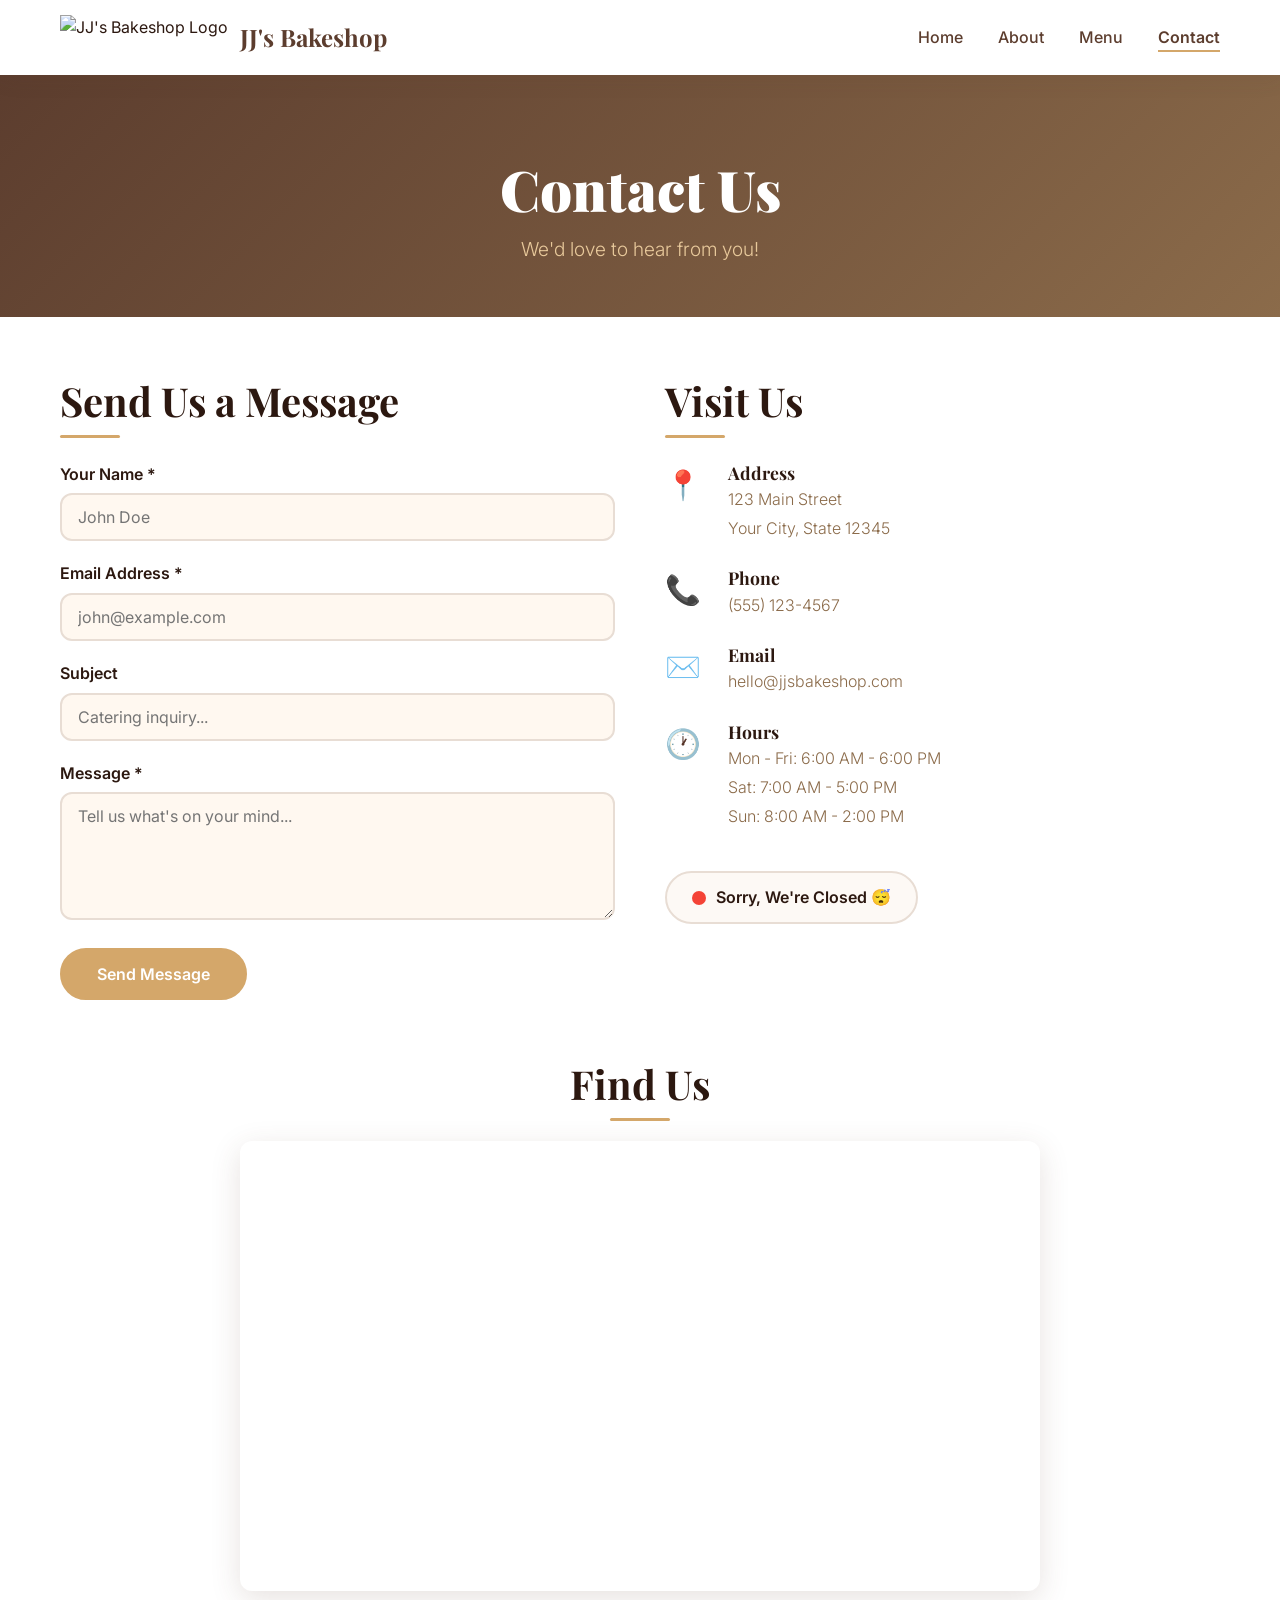
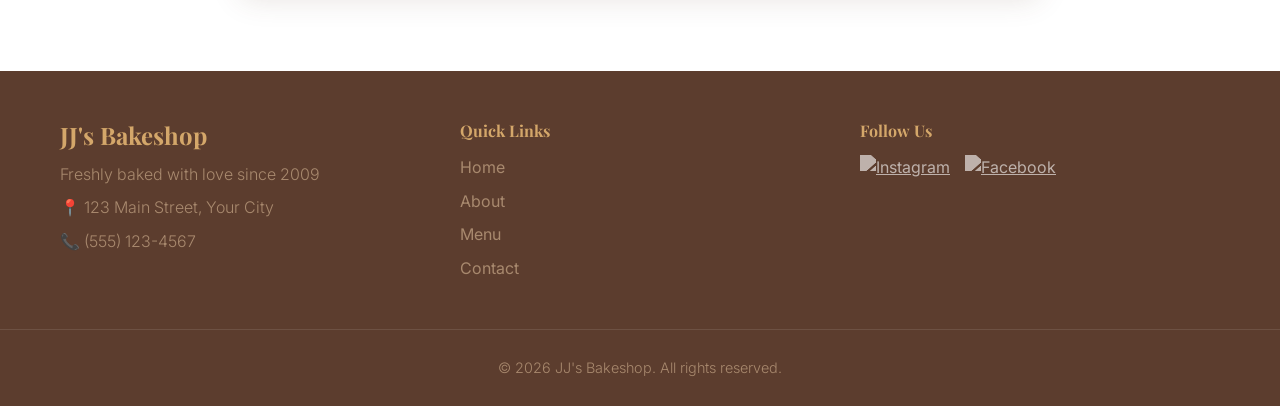
==== contact.html @ 1d205777 "first commit" ====
<!DOCTYPE html>
<html lang="en">
<head>
    <meta charset="UTF-8">
    <meta name="viewport" content="width=device-width, initial-scale=1.0">
    <meta name="description" content="Get in touch with JJ's Bakeshop. Visit us, call us, or send us a message.">
    <title>JJ's Bakeshop | Contact</title>
    <link rel="stylesheet" href="css/style.css">
    <link rel="icon" href="assets/images/icons/favicon.ico" type="image/x-icon">
</head>
<body>
    
    <!-- ===== HEADER / NAVIGATION ===== -->
    <header>
        <nav>
            <div class="logo">
                <img src="assets/images/icons/logo.png" alt="JJ's Bakeshop Logo">
                <span>JJ's Bakeshop</span>
            </div>
            <ul class="nav-links">
                <li><a href="index.html">Home</a></li>
                <li><a href="about.html">About</a></li>
                <li><a href="menu.html">Menu</a></li>
                <li><a href="contact.html" class="active">Contact</a></li>
            </ul>
            <button class="menu-toggle" aria-label="Toggle navigation menu">☰</button>
        </nav>
    </header>
    
    <!-- ===== MAIN CONTENT ===== -->
    <main>
        
        <!-- ===== PAGE HEADER ===== -->
        <section class="page-header">
            <div class="container">
                <h1>Contact Us</h1>
                <p>We'd love to hear from you!</p>
            </div>
        </section>
        
        <!-- ===== CONTENT WRAPPER ===== -->
        <section id="contact-content">
            <div class="container">
                <div class="contact-wrapper">
                    
                    <!-- ===== CONTACT FORM ===== -->
                    <div class="contact-form">
                        <h2>Send Us a Message</h2>
                        <form id="contactForm">
                            <div class="form-group">
                                <label for="name">Your Name *</label>
                                <input type="text" id="name" name="name" placeholder="John Doe" required>
                            </div>
                            
                            <div class="form-group">
                                <label for="email">Email Address *</label>
                                <input type="email" id="email" name="email" placeholder="john@example.com" required>
                            </div>
                            
                            <div class="form-group">
                                <label for="subject">Subject</label>
                                <input type="text" id="subject" name="subject" placeholder="Catering inquiry...">
                            </div>
                            
                            <div class="form-group">
                                <label for="message">Message *</label>
                                <textarea id="message" name="message" rows="5" placeholder="Tell us what's on your mind..." required></textarea>
                            </div>
                            
                            <button type="submit" class="btn btn-primary">Send Message</button>
                        </form>
                    </div>
                    
                    <!-- ===== CONTACT INFO ===== -->
                    <div class="contact-info">
                        <h2>Visit Us</h2>
                        
                        <div class="info-item">
                            <div class="info-icon">📍</div>
                            <div>
                                <h3>Address</h3>
                                <p>123 Main Street<br>Your City, State 12345</p>
                            </div>
                        </div>
                        
                        <div class="info-item">
                            <div class="info-icon">📞</div>
                            <div>
                                <h3>Phone</h3>
                                <p>(555) 123-4567</p>
                            </div>
                        </div>
                        
                        <div class="info-item">
                            <div class="info-icon">✉️</div>
                            <div>
                                <h3>Email</h3>
                                <p>hello@jjsbakeshop.com</p>
                            </div>
                        </div>
                        
                        <div class="info-item">
                            <div class="info-icon">🕐</div>
                            <div>
                                <h3>Hours</h3>
                                <p>Mon - Fri: 6:00 AM - 6:00 PM</p>
                                <p>Sat: 7:00 AM - 5:00 PM</p>
                                <p>Sun: 8:00 AM - 2:00 PM</p>
                            </div>
                        </div>
                        
                        <!-- ===== OPEN STATUS BADGE (Engaging Element) ===== -->
                        <div class="open-status" id="openStatus">
                            <span class="status-dot open"></span>
                            <span class="status-text">We're Open!</span>
                        </div>
                    </div>
                    
                </div>
                
                <!-- ===== MAP ===== -->
                <!-- ===== MAP ===== -->
                <div class="map-container">
                    <h2>Find Us</h2>
                    <div class="map-wrapper">
                        <iframe 
                            src="https://www.google.com/maps/embed?pb=!1m17!1m12!1m3!1d989.8842842386441!2d125.5601162696216!3d7.063542330485169!2m3!1f0!2f0!3f0!3m2!1i1024!2i768!4f13.1!3m2!1m1!2zN8KwMDMnNDguOCJOIDEyNcKwMzMnMzguNyJF!5e0!3m2!1sen!2sph!4v1785678708094!5m2!1sen!2sph" 
                            width="100%" 
                            height="450" 
                            style="border:0; border-radius: 8px;" 
                            allowfullscreen="" 
                            loading="lazy" 
                            referrerpolicy="strict-origin-when-cross-origin">
                        </iframe>
                    </div>
                </div>            </div>
        </section>
        
    </main>
    
    <!-- ===== FOOTER ===== -->
    <footer>
        <div class="footer-content">
            <div class="footer-info">
                <h3>JJ's Bakeshop</h3>
                <p>Freshly baked with love since 2009</p>
                <p>📍 123 Main Street, Your City</p>
                <p>📞 (555) 123-4567</p>
            </div>
            <div class="footer-links">
                <h4>Quick Links</h4>
                <ul>
                    <li><a href="index.html">Home</a></li>
                    <li><a href="about.html">About</a></li>
                    <li><a href="menu.html">Menu</a></li>
                    <li><a href="contact.html">Contact</a></li>
                </ul>
            </div>
            <div class="footer-social">
                <h4>Follow Us</h4>
                <div class="social-icons">
                    <a href="#" aria-label="Instagram">
                        <img src="assets/images/icons/instagram.svg" alt="Instagram">
                    </a>
                    <a href="#" aria-label="Facebook">
                        <img src="assets/images/icons/facebook.svg" alt="Facebook">
                    </a>
                </div>
            </div>
        </div>
        <div class="footer-bottom">
            <p>&copy; 2026 JJ's Bakeshop. All rights reserved.</p>
        </div>
    </footer>
    
    <script src="js/script.js"></script>
</body>
</html>
---- css/style.css ----
/* ========================================
   JJ's BAKESHOP - MAIN STYLESHEET
   Theme: Warm Bakery
   Colors: Cream, Warm Brown, Gold, White
   ======================================== */

/* ===== IMPORT FONTS ===== */
@import url('https://fonts.googleapis.com/css2?family=Playfair+Display:wght@400;700;900&family=Inter:wght@300;400;500;600;700&display=swap');

/* ===== CSS VARIABLES (Root Colors) ===== */
:root {
    /* Primary Colors */
    --cream: #FFF8F0;
    --warm-brown: #8B6B4A;
    --dark-brown: #5C3D2E;
    --gold: #D4A76A;
    --white: #FFFFFF;
    --off-white: #FDF9F5;
    
    /* Accent Colors */
    --gold-light: #E8C99B;
    --brown-light: #A8896E;
    --brown-dark: #3D261A;
    
    /* Text Colors */
    --text-dark: #2C1810;
    --text-medium: #5C3D2E;
    --text-light: #8B6B4A;
    
    /* Shadows */
    --shadow-soft: 0 4px 20px rgba(92, 61, 46, 0.1);
    --shadow-medium: 0 8px 30px rgba(92, 61, 46, 0.15);
    --shadow-hover: 0 12px 40px rgba(92, 61, 46, 0.2);
    
    /* Borders */
    --border-radius: 12px;
    --border-radius-lg: 20px;
    --border-radius-xl: 30px;
    
    /* Transitions */
    --transition-smooth: all 0.3s cubic-bezier(0.4, 0, 0.2, 1);
    --transition-bounce: all 0.5s cubic-bezier(0.34, 1.56, 0.64, 1);
    
    /* Typography */
    --font-heading: 'Playfair Display', serif;
    --font-body: 'Inter', sans-serif;
}

/* ===== RESET & BASE ===== */
* {
    margin: 0;
    padding: 0;
    box-sizing: border-box;
}

html {
    scroll-behavior: smooth;
}

body {
    font-family: var(--font-body);
    color: var(--text-dark);
    background-color: var(--cream);
    line-height: 1.6;
    overflow-x: hidden;
}

/* ===== CONTAINER ===== */
.container {
    max-width: 1200px;
    margin: 0 auto;
    padding: 0 20px;
}

/* ===== TYPOGRAPHY ===== */
h1, h2, h3, h4, h5, h6 {
    font-family: var(--font-heading);
    color: var(--text-dark);
    line-height: 1.2;
}

h1 {
    font-size: 3.5rem;
    font-weight: 900;
}

h2 {
    font-size: 2.5rem;
    font-weight: 700;
    margin-bottom: 1.5rem;
    text-align: center;
}

h2::after {
    content: '';
    display: block;
    width: 60px;
    height: 3px;
    background: var(--gold);
    margin: 10px auto 0;
    border-radius: 2px;
}

h3 {
    font-size: 1.5rem;
    font-weight: 700;
}

p {
    color: var(--text-medium);
    font-weight: 300;
    line-height: 1.8;
}

/* ===== HEADER / NAVIGATION ===== */
header {
    background: var(--white);
    box-shadow: var(--shadow-soft);
    position: sticky;
    top: 0;
    z-index: 1000;
    padding: 15px 0;
    transition: var(--transition-smooth);
}

header.scrolled {
    padding: 10px 0;
    box-shadow: var(--shadow-medium);
}

nav {
    max-width: 1200px;
    margin: 0 auto;
    padding: 0 20px;
    display: flex;
    justify-content: space-between;
    align-items: center;
}

.logo {
    display: flex;
    align-items: center;
    gap: 12px;
    text-decoration: none;
}

.logo img {
    height: 45px;
    width: auto;
}

.logo span {
    font-family: var(--font-heading);
    font-size: 1.5rem;
    font-weight: 700;
    color: var(--dark-brown);
}

.nav-links {
    display: flex;
    list-style: none;
    gap: 35px;
    align-items: center;
}

.nav-links a {
    text-decoration: none;
    color: var(--text-medium);
    font-weight: 500;
    font-size: 1rem;
    transition: var(--transition-smooth);
    position: relative;
}

.nav-links a::after {
    content: '';
    position: absolute;
    bottom: -5px;
    left: 0;
    width: 0;
    height: 2px;
    background: var(--gold);
    transition: var(--transition-smooth);
}

.nav-links a:hover::after,
.nav-links a.active::after {
    width: 100%;
}

.nav-links a:hover {
    color: var(--dark-brown);
}

.nav-links a.active {
    color: var(--dark-brown);
    font-weight: 600;
}

/* Mobile Menu Toggle */
.menu-toggle {
    display: none;
    background: none;
    border: none;
    font-size: 1.8rem;
    cursor: pointer;
    color: var(--dark-brown);
    transition: var(--transition-smooth);
}

.menu-toggle:hover {
    color: var(--gold);
}

/* ===== BUTTONS ===== */
.btn {
    display: inline-block;
    padding: 14px 35px;
    border-radius: 50px;
    font-family: var(--font-body);
    font-weight: 600;
    font-size: 1rem;
    text-decoration: none;
    cursor: pointer;
    transition: var(--transition-smooth);
    border: 2px solid transparent;
    text-align: center;
}

.btn-primary {
    background: var(--gold);
    color: var(--white);
    border-color: var(--gold);
}

.btn-primary:hover {
    background: var(--warm-brown);
    border-color: var(--warm-brown);
    transform: translateY(-3px);
    box-shadow: var(--shadow-hover);
}

.btn-secondary {
    background: transparent;
    color: var(--dark-brown);
    border-color: var(--dark-brown);
}

.btn-secondary:hover {
    background: var(--dark-brown);
    color: var(--white);
    transform: translateY(-3px);
    box-shadow: var(--shadow-hover);
}

/* Pulse Animation for CTA Button */
.btn-pulse {
    animation: pulse 2s infinite;
}

@keyframes pulse {
    0% {
        box-shadow: 0 0 0 0 rgba(212, 167, 106, 0.4);
    }
    70% {
        box-shadow: 0 0 0 15px rgba(212, 167, 106, 0);
    }
    100% {
        box-shadow: 0 0 0 0 rgba(212, 167, 106, 0);
    }
}

.btn-pulse:hover {
    animation: none;
}

/* ===== HERO SECTION ===== */
#hero {
    min-height: 90vh;
    display: flex;
    align-items: center;
    padding: 60px 20px;
    background: var(--off-white);
    gap: 50px;
    max-width: 1200px;
    margin: 0 auto;
}

.hero-content {
    flex: 1;
    animation: fadeInUp 1s ease;
}

.hero-content h1 {
    font-size: 4rem;
    margin-bottom: 10px;
    color: var(--dark-brown);
}

.hero-content .tagline {
    font-family: var(--font-heading);
    font-size: 1.8rem;
    color: var(--gold);
    font-weight: 400;
    margin-bottom: 20px;
}

.hero-content .hero-description {
    font-size: 1.15rem;
    max-width: 500px;
    margin-bottom: 30px;
    color: var(--text-light);
}

.hero-buttons {
    display: flex;
    gap: 15px;
    flex-wrap: wrap;
}

.hero-image {
    flex: 1;
    animation: fadeInUp 1s ease 0.3s both;
}

.hero-image img {
    width: 100%;
    height: 500px;
    object-fit: cover;
    border-radius: var(--border-radius-lg);
    box-shadow: var(--shadow-medium);
    transition: var(--transition-smooth);
}

.hero-image img:hover {
    transform: scale(1.01);
    box-shadow: var(--shadow-hover);
}

/* ===== HISTORY PREVIEW ===== */
#history-preview {
    padding: 80px 0;
    background: var(--white);
}

.history-content {
    display: flex;
    gap: 50px;
    align-items: center;
    margin-top: 30px;
}

.history-text {
    flex: 1;
}

.history-text p {
    margin-bottom: 15px;
    font-size: 1.1rem;
}

.history-text .btn {
    margin-top: 10px;
}

.history-image {
    flex: 1;
}

.history-image img {
    width: 100%;
    height: 400px;
    object-fit: cover;
    border-radius: var(--border-radius-lg);
    box-shadow: var(--shadow-soft);
    transition: var(--transition-smooth);
}

.history-image img:hover {
    transform: scale(1.02);
    box-shadow: var(--shadow-hover);
}

/* ===== SIGNATURE ITEMS ===== */
#signature-items {
    padding: 80px 0;
    background: var(--off-white);
}

.product-grid {
    display: grid;
    grid-template-columns: repeat(auto-fit, minmax(250px, 1fr));
    gap: 30px;
    margin-top: 40px;
}

.product-card {
    background: var(--white);
    border-radius: var(--border-radius);
    overflow: hidden;
    box-shadow: var(--shadow-soft);
    transition: var(--transition-smooth);
    text-align: center;
    padding-bottom: 25px;
}

.product-card:hover {
    transform: translateY(-10px);
    box-shadow: var(--shadow-hover);
}

.product-card img {
    width: 100%;
    height: 220px;
    object-fit: cover;
    transition: var(--transition-smooth);
}

.product-card:hover img {
    transform: scale(1.05);
}

.product-card h3 {
    margin: 18px 0 8px;
    padding: 0 15px;
}

.product-card p {
    padding: 0 20px;
    font-size: 0.95rem;
    color: var(--text-light);
}

.text-center {
    text-align: center;
    margin-top: 40px;
}

/* ===== FUN FACTS / STATS ===== */
#fun-facts {
    padding: 80px 0;
    background: var(--dark-brown);
    color: var(--white);
}

#fun-facts h2 {
    color: var(--white);
}

#fun-facts h2::after {
    background: var(--gold);
}

.stats-grid {
    display: grid;
    grid-template-columns: repeat(auto-fit, minmax(200px, 1fr));
    gap: 30px;
    margin-top: 40px;
}

.stat-item {
    text-align: center;
    animation: fadeInUp 0.8s ease both;
}

.stat-item:nth-child(2) { animation-delay: 0.2s; }
.stat-item:nth-child(3) { animation-delay: 0.4s; }
.stat-item:nth-child(4) { animation-delay: 0.6s; }

.stat-number {
    font-family: var(--font-heading);
    font-size: 3.5rem;
    font-weight: 900;
    color: var(--gold);
    display: block;
}

.stat-label {
    font-size: 1.1rem;
    color: var(--cream);
    font-weight: 300;
    margin-top: 5px;
}

/* ===== CALL TO ACTION ===== */
#cta {
    padding: 80px 0;
    background: linear-gradient(135deg, var(--cream), var(--off-white));
    text-align: center;
}

#cta h2 {
    font-size: 3rem;
}

#cta p {
    font-size: 1.2rem;
    max-width: 600px;
    margin: 0 auto 30px;
}

/* ===== PAGE HEADER (About, Menu, Contact) ===== */
.page-header {
    padding: 80px 0 50px;
    background: linear-gradient(135deg, var(--dark-brown), var(--warm-brown));
    color: var(--white);
    text-align: center;
}

.page-header h1 {
    color: var(--white);
}

.page-header p {
    color: var(--gold-light);
    font-size: 1.2rem;
    margin-top: 10px;
}

/* ===== ABOUT PAGE - STORY BLOCK ===== */
#beginning {
    padding: 80px 0;
    background: var(--white);
}

.story-block {
    display: flex;
    gap: 50px;
    align-items: center;
}

.story-text {
    flex: 1;
}

.story-text h2 {
    text-align: left;
}

.story-text h2::after {
    margin: 10px 0 0 0;
}

.story-text p {
    margin-bottom: 15px;
    font-size: 1.1rem;
}

.story-image {
    flex: 1;
}

.story-image img {
    width: 100%;
    height: 300px;
    object-fit: cover;
    border-radius: var(--border-radius-lg);
    box-shadow: var(--shadow-medium);
}

/* ===== TIMELINE ===== */
#journey {
    padding: 80px 0;
    background: var(--off-white);
}

.timeline {
    position: relative;
    max-width: 800px;
    margin: 40px auto 0;
    padding-left: 40px;
}

.timeline::before {
    content: '';
    position: absolute;
    left: 15px;
    top: 0;
    bottom: 0;
    width: 3px;
    background: var(--gold);
}

.timeline-item {
    position: relative;
    margin-bottom: 50px;
    animation: fadeInUp 0.8s ease both;
}

.timeline-item:nth-child(2) { animation-delay: 0.15s; }
.timeline-item:nth-child(3) { animation-delay: 0.3s; }
.timeline-item:nth-child(4) { animation-delay: 0.45s; }
.timeline-item:nth-child(5) { animation-delay: 0.6s; }

.timeline-year {
    position: absolute;
    left: -40px;
    top: 0;
    background: var(--gold);
    color: var(--white);
    padding: 5px 15px;
    border-radius: 50px;
    font-weight: 700;
    font-size: 0.9rem;
}

.timeline-content {
    background: var(--white);
    padding: 25px 30px;
    border-radius: var(--border-radius);
    box-shadow: var(--shadow-soft);
    margin-left: 20px;
    transition: var(--transition-smooth);
}

.timeline-content:hover {
    box-shadow: var(--shadow-hover);
    transform: translateX(5px);
}

.timeline-content h3 {
    color: var(--dark-brown);
    margin-bottom: 5px;
}

.timeline-content p {
    margin: 0;
    color: var(--text-light);
}

/* ===== VALUES ===== */
#values {
    padding: 80px 0;
    background: var(--white);
}

.values-grid {
    display: grid;
    grid-template-columns: repeat(auto-fit, minmax(280px, 1fr));
    gap: 30px;
    margin-top: 40px;
}

.value-card {
    text-align: center;
    padding: 40px 30px;
    background: var(--off-white);
    border-radius: var(--border-radius);
    transition: var(--transition-smooth);
    border: 1px solid transparent;
}

.value-card:hover {
    transform: translateY(-8px);
    box-shadow: var(--shadow-hover);
    border-color: var(--gold-light);
}

.value-icon {
    font-size: 3rem;
    margin-bottom: 15px;
}

.value-card h3 {
    margin-bottom: 10px;
}

.value-card p {
    color: var(--text-light);
}

/* ===== TEAM ===== */
#team {
    padding: 80px 0;
    background: var(--off-white);
}

.team-grid {
    display: grid;
    grid-template-columns: repeat(auto-fit, minmax(280px, 1fr));
    gap: 40px;
    margin-top: 40px;
}

.team-member {
    background: var(--white);
    border-radius: var(--border-radius);
    overflow: hidden;
    box-shadow: var(--shadow-soft);
    text-align: center;
    transition: var(--transition-smooth);
}

.team-member:hover {
    transform: translateY(-8px);
    box-shadow: var(--shadow-hover);
}

.team-member img {
    width: 100%;
    height: 300px;
    object-fit: cover;
}

.team-member h3 {
    margin: 20px 0 5px;
}

.team-member .role {
    font-weight: 600;
    color: var(--gold);
    margin-bottom: 10px;
}

.team-member .bio {
    padding: 0 20px 20px;
    color: var(--text-light);
    font-size: 0.95rem;
}

/* ===== MENU PAGE ===== */
#menu-tabs {
    padding: 40px 0 20px;
    background: var(--white);
}

.tab-buttons {
    display: flex;
    justify-content: center;
    gap: 12px;
    flex-wrap: wrap;
}

.tab-btn {
    padding: 10px 28px;
    border: 2px solid var(--brown-light);
    background: transparent;
    border-radius: 50px;
    font-family: var(--font-body);
    font-weight: 600;
    font-size: 0.95rem;
    color: var(--text-medium);
    cursor: pointer;
    transition: var(--transition-smooth);
}

.tab-btn:hover {
    background: var(--brown-light);
    color: var(--white);
}

.tab-btn.active {
    background: var(--gold);
    border-color: var(--gold);
    color: var(--white);
}

/* ===== MENU ITEMS ===== */
#menu-items {
    padding: 40px 0 80px;
    background: var(--off-white);
}

.menu-grid {
    display: grid;
    grid-template-columns: repeat(auto-fit, minmax(300px, 1fr));
    gap: 30px;
    margin-top: 20px;
}

.menu-item {
    background: var(--white);
    border-radius: var(--border-radius);
    overflow: hidden;
    box-shadow: var(--shadow-soft);
    display: flex;
    flex-direction: column;
    transition: var(--transition-smooth);
}

.menu-item:hover {
    transform: translateY(-5px);
    box-shadow: var(--shadow-hover);
}

.menu-item img {
    width: 100%;
    height: 200px;
    object-fit: cover;
}

.menu-item-info {
    padding: 20px 25px 25px;
    flex: 1;
    display: flex;
    flex-direction: column;
}

.menu-item-info h3 {
    margin-bottom: 5px;
    color: var(--dark-brown);
}

.menu-item-info .description {
    color: var(--text-light);
    font-size: 0.95rem;
    flex: 1;
    margin-bottom: 12px;
}

.menu-item-info .price {
    font-family: var(--font-heading);
    font-size: 1.3rem;
    font-weight: 700;
    color: var(--gold);
}

/* Menu filter animation */
.menu-item.hidden {
    display: none;
}

.menu-item {
    animation: fadeInUp 0.5s ease both;
}

/* ===== CONTACT PAGE ===== */
#contact-content {
    padding: 60px 0 80px;
    background: var(--white);
}

.contact-wrapper {
    display: grid;
    grid-template-columns: 1fr 1fr;
    gap: 50px;
    margin-bottom: 60px;
}

/* Contact Form */
.contact-form h2,
.contact-info h2 {
    text-align: left;
}

.contact-form h2::after,
.contact-info h2::after {
    margin: 10px 0 0 0;
}

.form-group {
    margin-bottom: 20px;
}

.form-group label {
    display: block;
    font-weight: 600;
    margin-bottom: 6px;
    color: var(--text-dark);
}

.form-group input,
.form-group textarea {
    width: 100%;
    padding: 12px 16px;
    border: 2px solid #E8DDD4;
    border-radius: var(--border-radius);
    font-family: var(--font-body);
    font-size: 1rem;
    transition: var(--transition-smooth);
    background: var(--cream);
}

.form-group input:focus,
.form-group textarea:focus {
    outline: none;
    border-color: var(--gold);
    box-shadow: 0 0 0 4px rgba(212, 167, 106, 0.2);
}

.form-group textarea {
    resize: vertical;
    min-height: 120px;
}

/* Contact Info */
.info-item {
    display: flex;
    gap: 18px;
    margin-bottom: 25px;
    align-items: flex-start;
}

.info-icon {
    font-size: 1.8rem;
    min-width: 45px;
}

.info-item h3 {
    font-size: 1.1rem;
    margin-bottom: 2px;
}

.info-item p {
    color: var(--text-light);
    margin: 0;
}

/* Open Status Badge */
.open-status {
    display: inline-flex;
    align-items: center;
    gap: 10px;
    padding: 12px 25px;
    border-radius: 50px;
    background: var(--off-white);
    margin-top: 15px;
    border: 2px solid #E8DDD4;
}

.status-dot {
    width: 14px;
    height: 14px;
    border-radius: 50%;
    display: inline-block;
}

.status-dot.open {
    background: #4CAF50;
    animation: blink 1.5s infinite;
}

.status-dot.closed {
    background: #f44336;
}

@keyframes blink {
    0%, 100% { opacity: 1; }
    50% { opacity: 0.4; }
}

.status-text {
    font-weight: 600;
    color: var(--text-dark);
}

/* Map */
.map-container {
    margin-top: 30px;
}/* Map */
.map-container {
    margin-top: 50px;
    text-align: center;
    width: 100%;
}

.map-container h2 {
    margin-bottom: 20px;
}

/* New wrapper to handle the actual map sizing and centering */
.map-wrapper {
    width: 100%;
    max-width: 800px; /* Prevents it from stretching too wide on big screens */
    margin: 0 auto;
    border-radius: var(--border-radius);
    overflow: hidden; /* Keeps the border-radius corners round */
    box-shadow: var(--shadow-medium);
}

.map-wrapper iframe {
    width: 100%;
    height: 450px;
    border: 0;
    display: block;
}

/* Make map smaller on mobile phones */
@media (max-width: 768px) {
    .map-wrapper iframe {
        height: 300px;
    }
}

/* ===== FOOTER ===== */
footer {
    background: var(--dark-brown);
    color: var(--cream);
    padding: 50px 0 0;
}

.footer-content {
    max-width: 1200px;
    margin: 0 auto;
    padding: 0 20px;
    display: grid;
    grid-template-columns: repeat(auto-fit, minmax(200px, 1fr));
    gap: 40px;
}

.footer-info h3 {
    color: var(--gold);
    margin-bottom: 10px;
}

.footer-info p {
    color: var(--brown-light);
    margin-bottom: 5px;
}

.footer-links h4,
.footer-social h4 {
    color: var(--gold);
    margin-bottom: 15px;
}

.footer-links ul {
    list-style: none;
}

.footer-links ul li {
    margin-bottom: 8px;
}

.footer-links ul li a {
    color: var(--brown-light);
    text-decoration: none;
    transition: var(--transition-smooth);
}

.footer-links ul li a:hover {
    color: var(--gold);
}

.social-icons {
    display: flex;
    gap: 15px;
}

.social-icons a {
    display: inline-block;
    transition: var(--transition-smooth);
}

.social-icons a:hover {
    transform: translateY(-3px);
}

.social-icons img {
    width: 30px;
    height: 30px;
    filter: brightness(0) invert(1) opacity(0.6);
    transition: var(--transition-smooth);
}

.social-icons a:hover img {
    filter: brightness(0) invert(1) opacity(1);
}

.footer-bottom {
    text-align: center;
    padding: 25px 20px;
    margin-top: 40px;
    border-top: 1px solid rgba(255, 255, 255, 0.1);
}

.footer-bottom p {
    color: var(--brown-light);
    font-size: 0.9rem;
}

/* ===== ANIMATIONS ===== */
@keyframes fadeInUp {
    from {
        opacity: 0;
        transform: translateY(30px);
    }
    to {
        opacity: 1;
        transform: translateY(0);
    }
}

/* ===== RESPONSIVE DESIGN ===== */

/* Tablets & Small Laptops */
@media (max-width: 992px) {
    h1 {
        font-size: 2.8rem;
    }
    h2 {
        font-size: 2.2rem;
    }
    
    #hero {
        flex-direction: column;
        text-align: center;
        padding: 40px 20px;
    }
    
    .hero-content .hero-description {
        margin: 0 auto 30px;
    }
    
    .hero-buttons {
        justify-content: center;
    }
    
    .hero-image img {
        height: 350px;
    }
    
    .history-content {
        flex-direction: column;
    }
    
    .story-block {
        flex-direction: column;
    }
    
    .contact-wrapper {
        grid-template-columns: 1fr;
    }
}

/* Mobile Phones */
@media (max-width: 768px) {
    .nav-links {
        display: none;
        flex-direction: column;
        position: absolute;
        top: 100%;
        left: 0;
        right: 0;
        background: var(--white);
        padding: 20px;
        box-shadow: var(--shadow-medium);
        gap: 15px;
    }
    
    .nav-links.open {
        display: flex;
    }
    
    .menu-toggle {
        display: block;
    }
    
    h1 {
        font-size: 2.2rem;
    }
    h2 {
        font-size: 1.8rem;
    }
    h3 {
        font-size: 1.3rem;
    }
    
    .hero-content h1 {
        font-size: 2.5rem;
    }
    
    .hero-content .tagline {
        font-size: 1.3rem;
    }
    
    .hero-image img {
        height: 250px;
    }
    
    .product-grid {
        grid-template-columns: repeat(auto-fit, minmax(200px, 1fr));
    }
    
    .menu-grid {
        grid-template-columns: 1fr;
    }
    
    .stats-grid {
        grid-template-columns: repeat(2, 1fr);
    }
    
    .stat-number {
        font-size: 2.5rem;
    }
    
    .tab-buttons {
        gap: 8px;
    }
    
    .tab-btn {
        padding: 8px 18px;
        font-size: 0.85rem;
    }
    
    .footer-content {
        grid-template-columns: 1fr;
        text-align: center;
    }
    
    .social-icons {
        justify-content: center;
    }
    
    .timeline {
        padding-left: 20px;
    }
    
    .timeline-year {
        position: relative;
        left: 0;
        display: inline-block;
        margin-bottom: 10px;
    }
    
    .timeline-content {
        margin-left: 0;
    }
    
    .timeline::before {
        left: 0;
    }
}

/* Very Small Phones */
@media (max-width: 480px) {
    .hero-buttons {
        flex-direction: column;
        align-items: center;
    }
    
    .btn {
        padding: 12px 25px;
        width: 100%;
        max-width: 280px;
    }
    
    .stats-grid {
        grid-template-columns: 1fr 1fr;
        gap: 15px;
    }
    
    .stat-number {
        font-size: 2rem;
    }
    
    .menu-item {
        flex-direction: column;
    }
    
    .values-grid {
        grid-template-columns: 1fr;
    }
    
    .team-grid {
        grid-template-columns: 1fr;
    }
}/* ========================================
   FOUNDER STORY ADDITIONS
   ======================================== */

/* Founder Story Section */
#founder-story {
    padding: 80px 0;
    background: var(--white);
}

#founder-story h3 {
    color: var(--gold);
    font-size: 1.8rem;
    margin-top: 5px;
    margin-bottom: 20px;
}

#founder-story h4 {
    font-family: var(--font-heading);
    font-size: 1.3rem;
    color: var(--dark-brown);
    margin-top: 25px;
    margin-bottom: 10px;
}

#founder-story .story-text p {
    margin-bottom: 15px;
}

.image-caption {
    text-align: center;
    margin-top: 10px;
    font-size: 0.9rem;
    color: var(--text-light);
}

/* Founder Advice Section */
#founder-advice {
    padding: 80px 0;
    background: var(--off-white);
}

#founder-advice .advice-block {
    max-width: 900px;
    margin: 0 auto;
    text-align: center;
}

.advice-icon {
    font-size: 4rem;
    margin-bottom: 15px;
}

#founder-advice blockquote {
    font-family: var(--font-heading);
    font-size: 1.6rem;
    color: var(--dark-brown);
    line-height: 1.6;
    padding: 30px 40px;
    background: var(--white);
    border-radius: var(--border-radius);
    border-left: 5px solid var(--gold);
    box-shadow: var(--shadow-soft);
    margin: 20px 0;
    position: relative;
}

#founder-advice blockquote::before {
    content: '"';
    font-size: 4rem;
    color: var(--gold);
    position: absolute;
    top: -10px;
    left: 15px;
    opacity: 0.3;
}

#founder-advice .advice-author {
    font-weight: 600;
    color: var(--gold);
    font-size: 1.1rem;
    margin-bottom: 30px;
}

.advice-grid {
    display: grid;
    grid-template-columns: repeat(auto-fit, minmax(200px, 1fr));
    gap: 25px;
    margin-top: 40px;
}

.advice-point {
    background: var(--white);
    padding: 30px 20px;
    border-radius: var(--border-radius);
    box-shadow: var(--shadow-soft);
    text-align: left;
    transition: var(--transition-smooth);
}

.advice-point:hover {
    transform: translateY(-5px);
    box-shadow: var(--shadow-hover);
}

.advice-number {
    display: inline-block;
    font-family: var(--font-heading);
    font-size: 2rem;
    font-weight: 900;
    color: var(--gold);
    margin-bottom: 10px;
}

.advice-point h4 {
    font-family: var(--font-heading);
    color: var(--dark-brown);
    margin-bottom: 8px;
}

.advice-point p {
    font-size: 0.95rem;
    color: var(--text-light);
    margin: 0;
}

/* Responsive adjustments for founder story */
@media (max-width: 768px) {
    #founder-advice blockquote {
        font-size: 1.2rem;
        padding: 20px;
        margin: 15px 0;
    }
    
    #founder-advice blockquote::before {
        font-size: 2.5rem;
        top: -5px;
        left: 10px;
    }
    
    #founder-story h2 {
        text-align: center;
    }
    
    #founder-story h3 {
        text-align: center;
    }
}

@media (max-width: 480px) {
    .advice-grid {
        grid-template-columns: 1fr;
    }
}
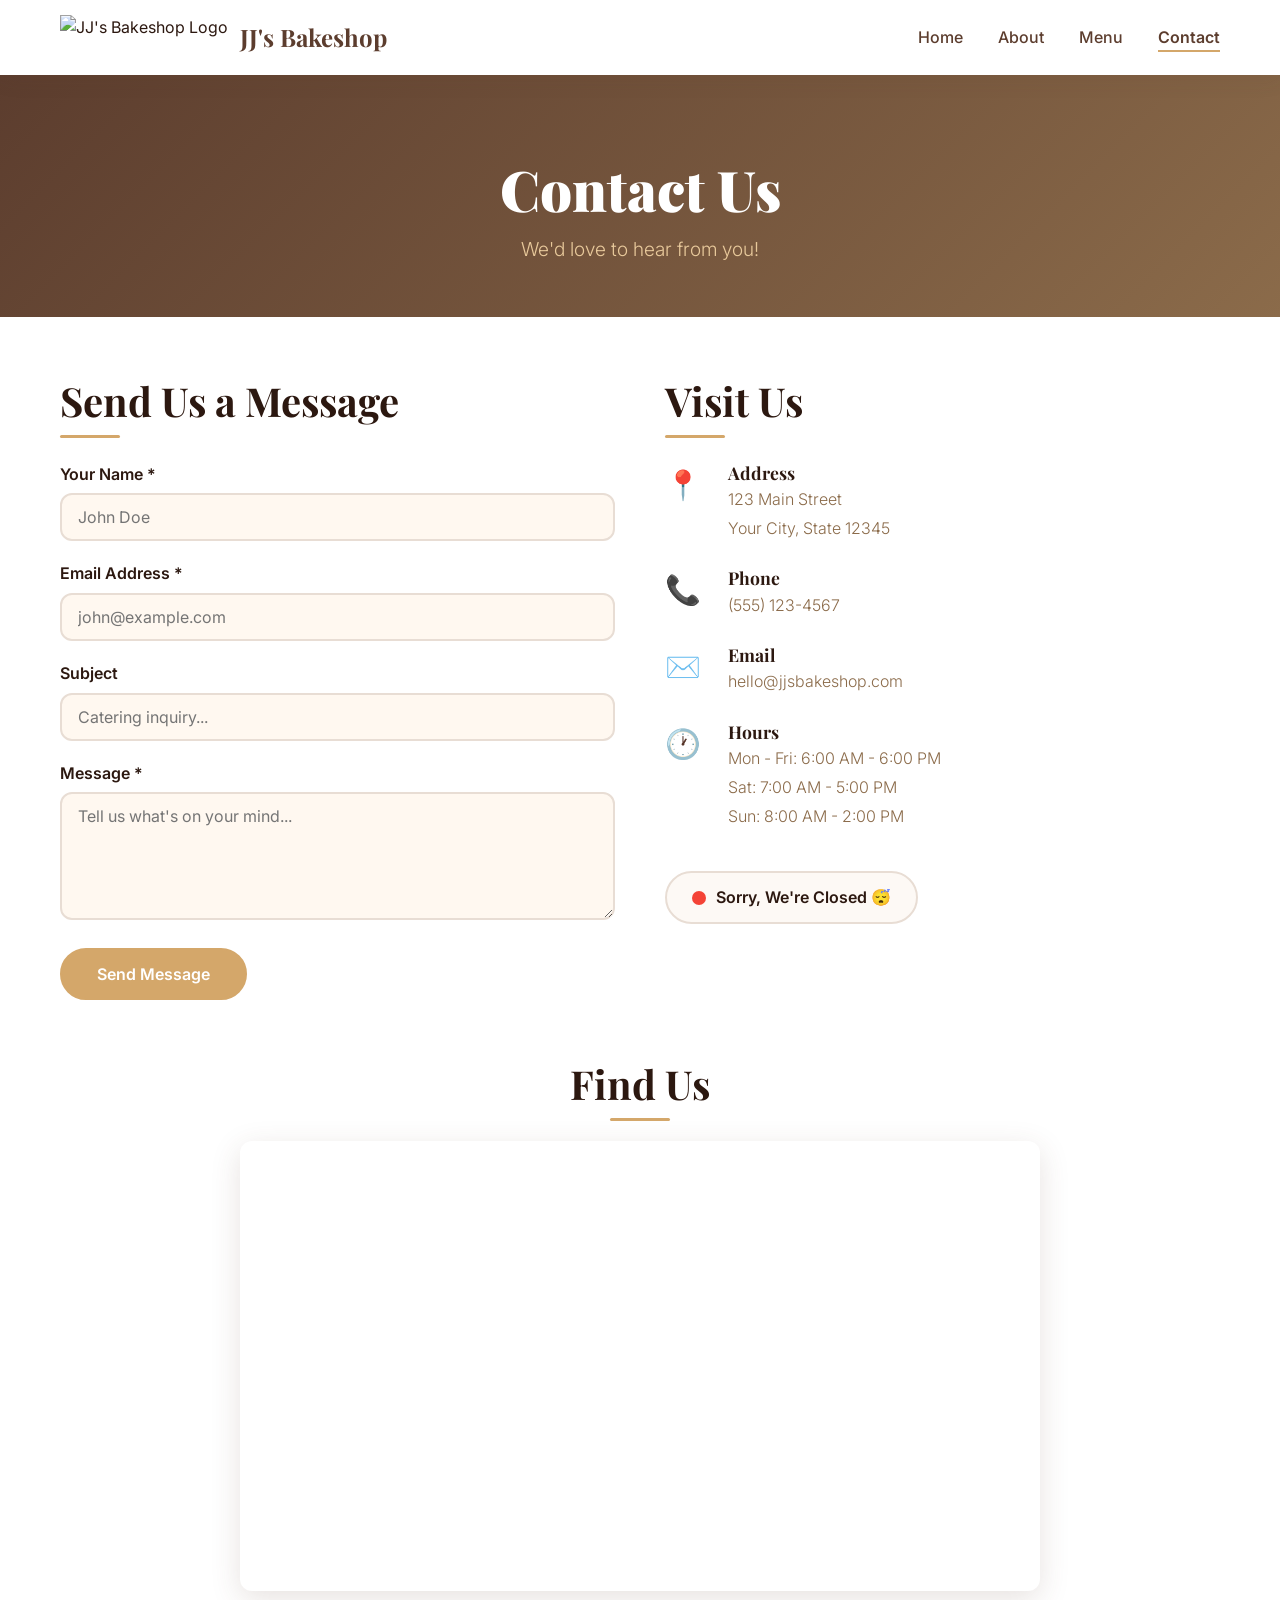
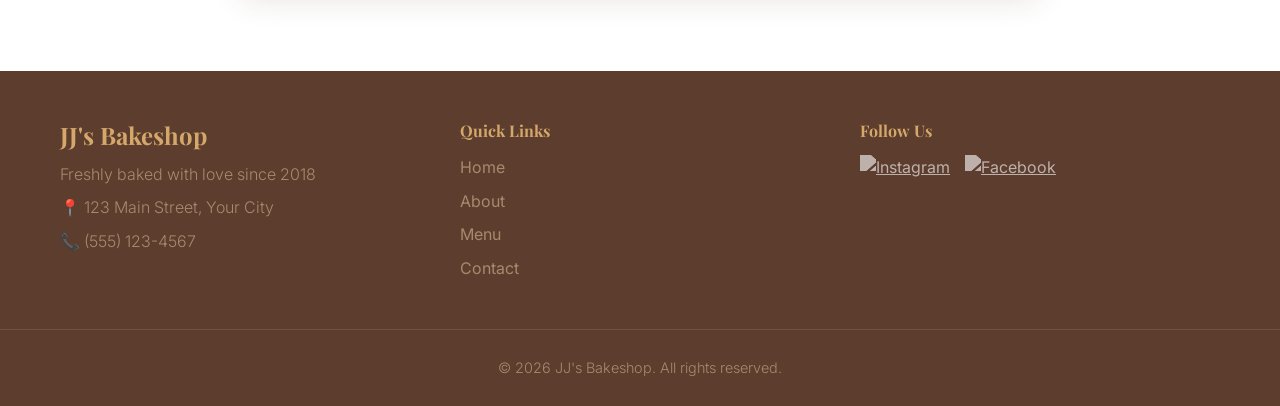
==== commit ac31cf3a: "Changed Logo at contact page and about" ====
--- a/contact.html
+++ b/contact.html
@@ -14,7 +14,7 @@
     <header>
         <nav>
             <div class="logo">
-                <img src="assets/images/icons/logo.png" alt="JJ's Bakeshop Logo">
+                <img src="assests/images/icons/JJ Logo.jpg" alt="JJ's Bakeshop Logo">
                 <span>JJ's Bakeshop</span>
             </div>
             <ul class="nav-links">
@@ -143,7 +143,7 @@
         <div class="footer-content">
             <div class="footer-info">
                 <h3>JJ's Bakeshop</h3>
-                <p>Freshly baked with love since 2009</p>
+                <p>Freshly baked with love since 2018</p>
                 <p>📍 123 Main Street, Your City</p>
                 <p>📞 (555) 123-4567</p>
             </div>
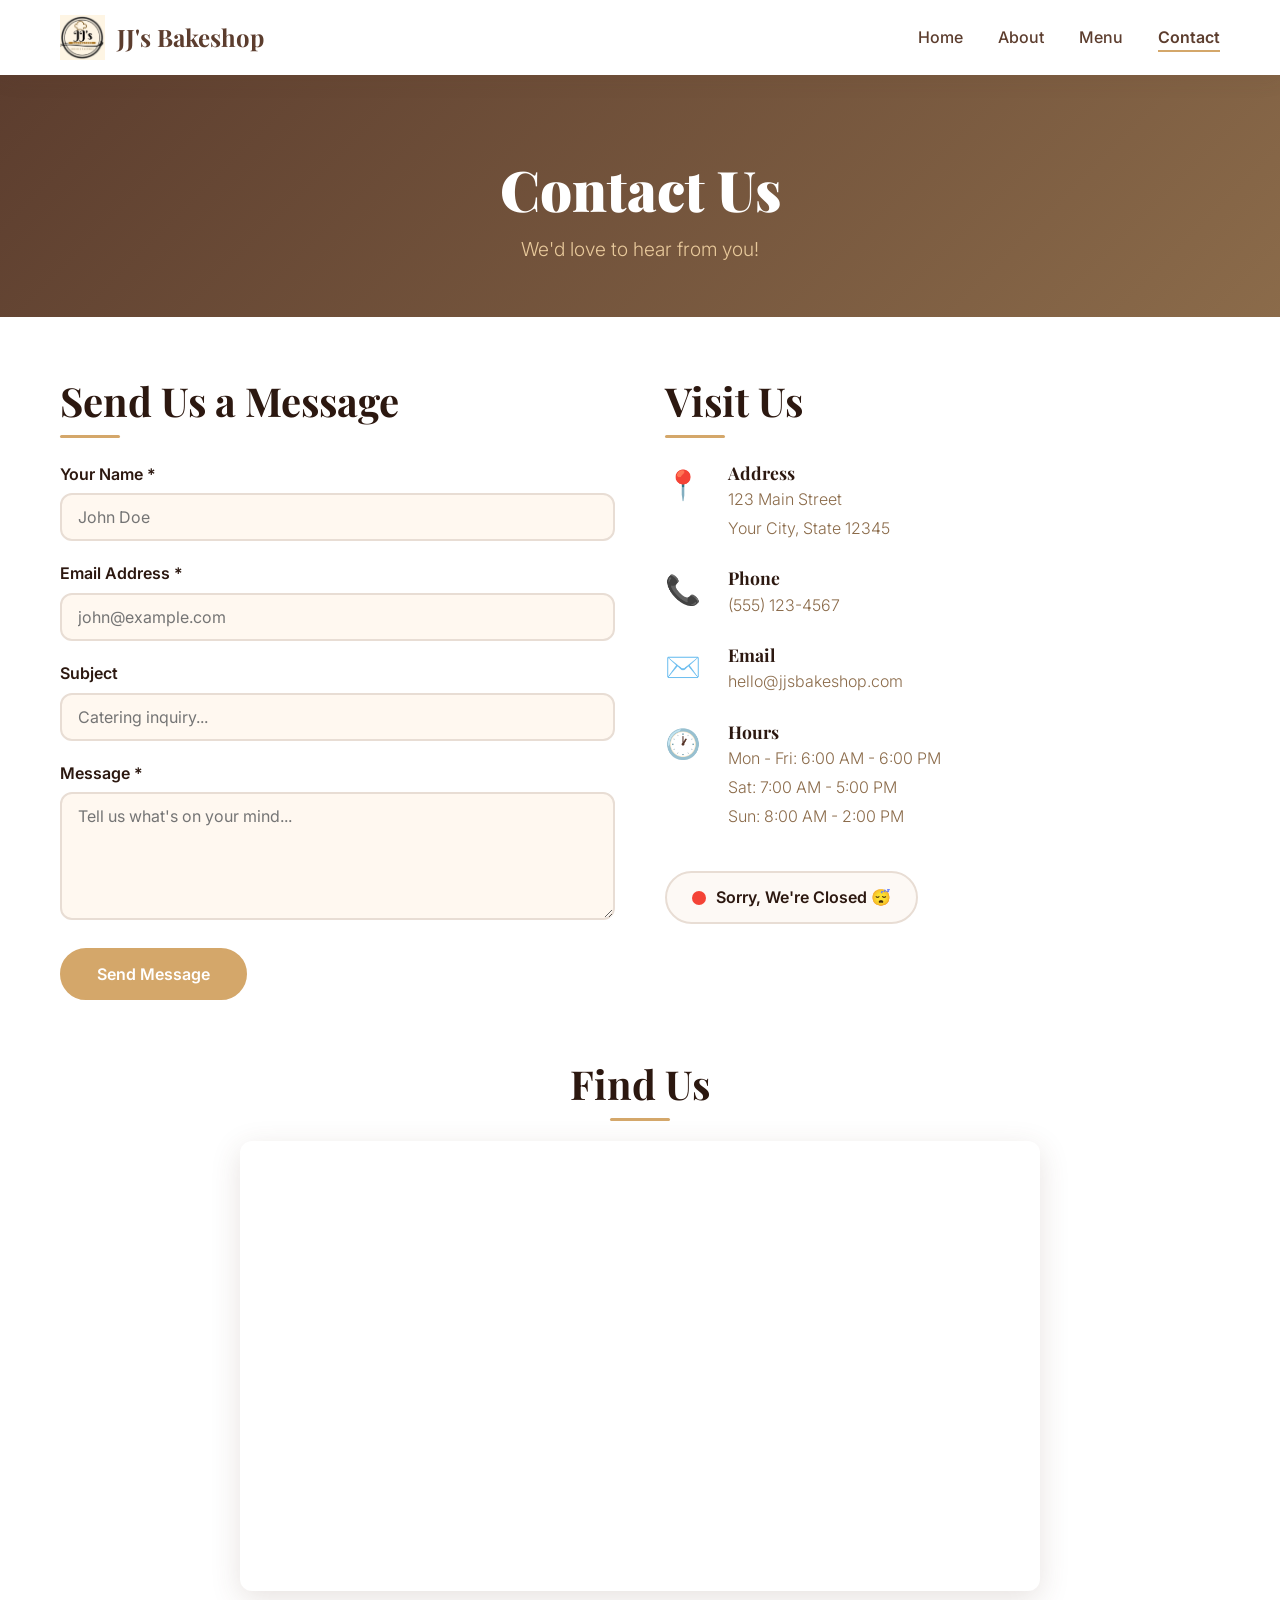
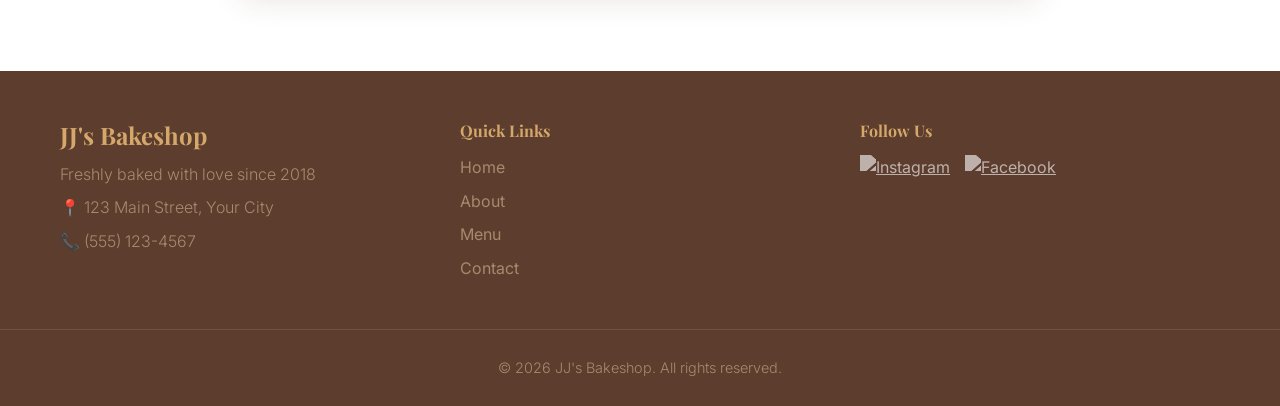
==== commit e741e8a2: "fix:logo again" ====
--- a/contact.html
+++ b/contact.html
@@ -14,7 +14,7 @@
     <header>
         <nav>
             <div class="logo">
-                <img src="assests/images/icons/JJ Logo.jpg" alt="JJ's Bakeshop Logo">
+                <img src="assests/images/icons/JJ LOGO.jpg" alt="JJ's Bakeshop Logo">
                 <span>JJ's Bakeshop</span>
             </div>
             <ul class="nav-links">
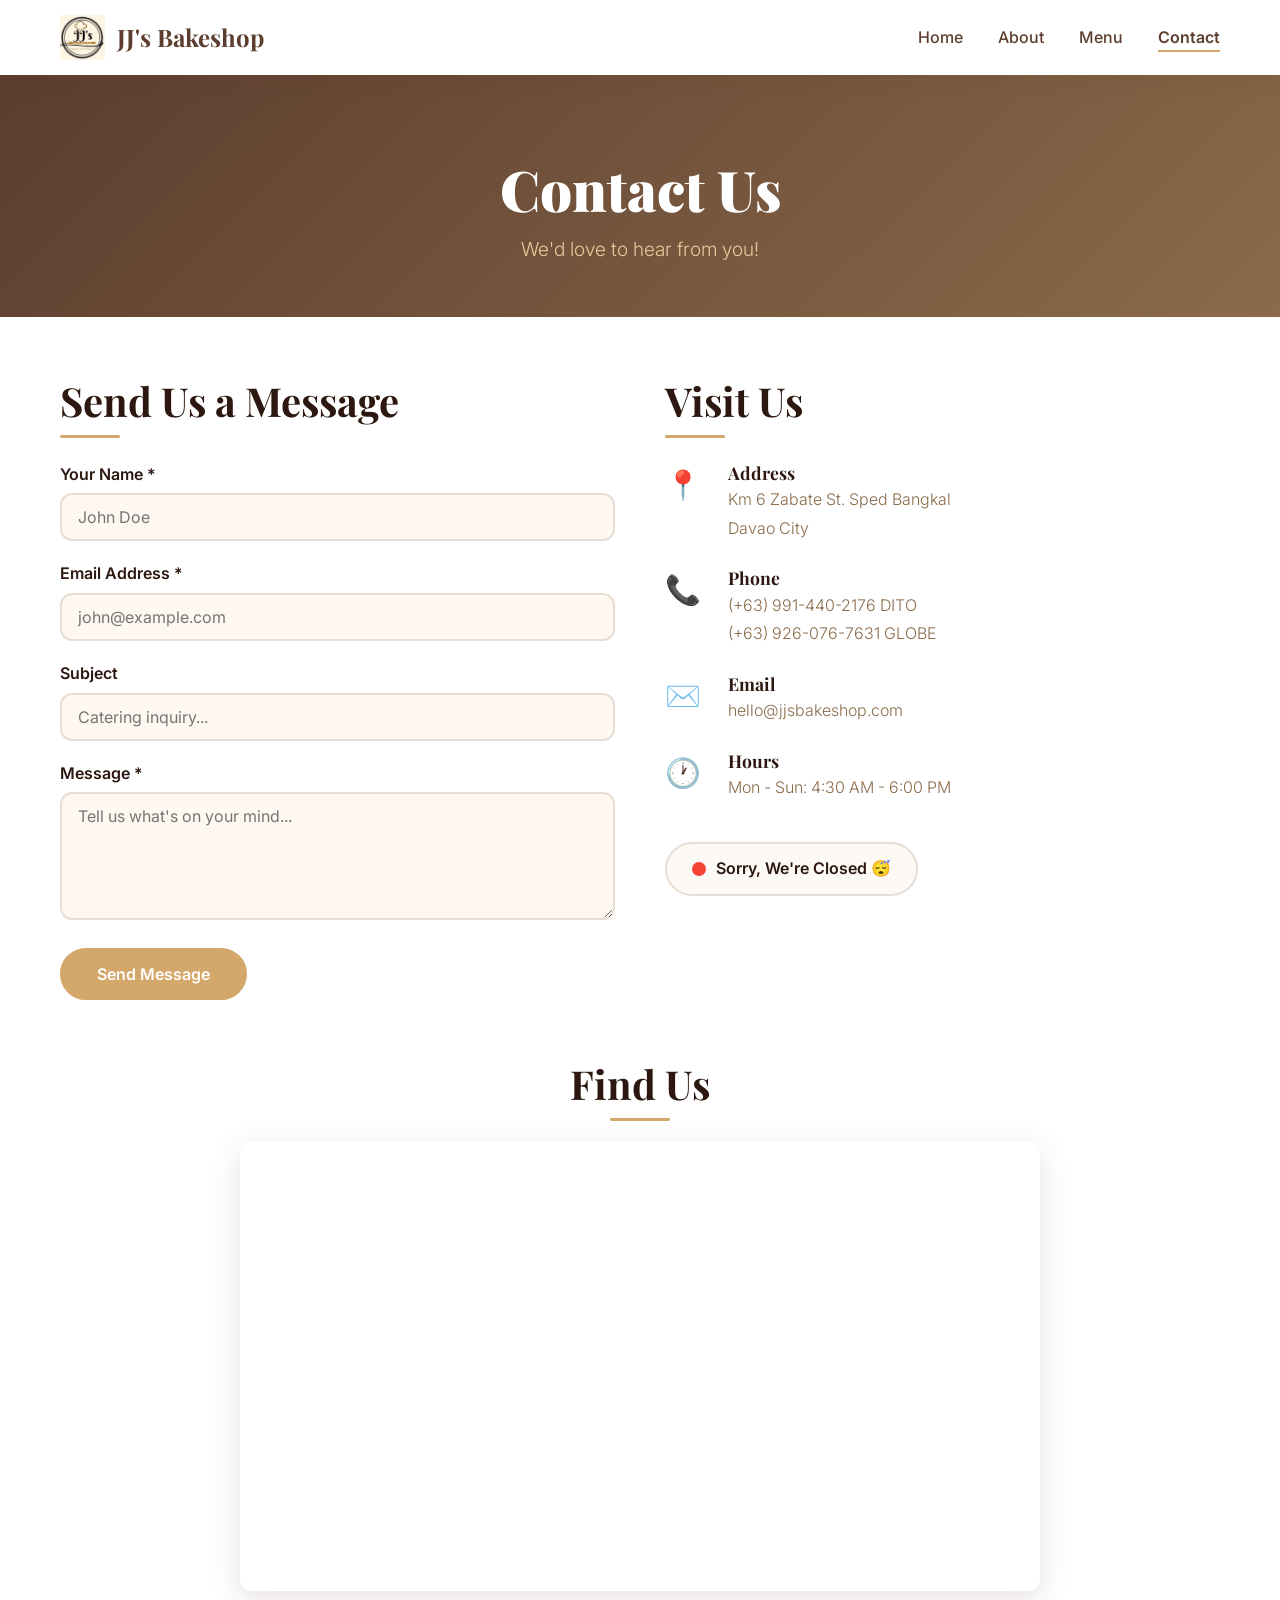
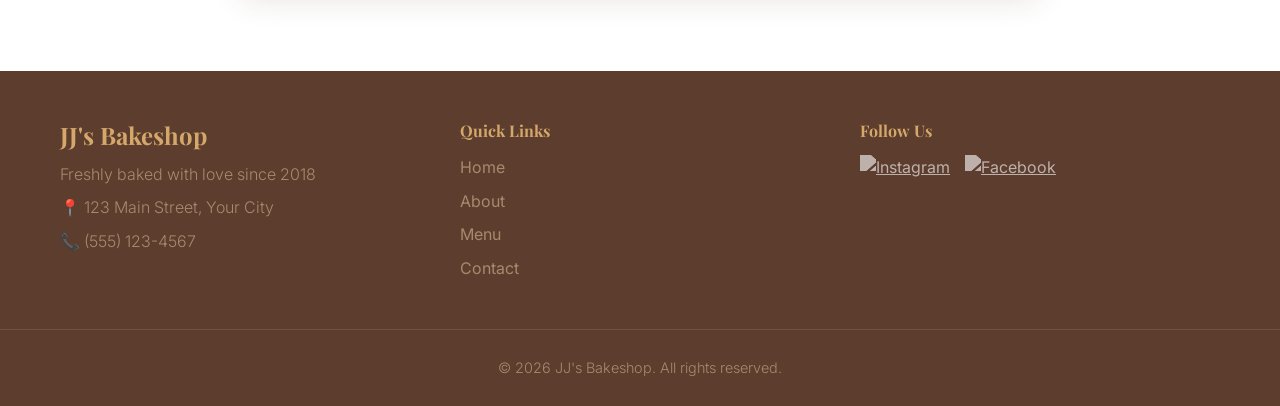
==== commit f4170c6f: "fix: altered info" ====
--- a/contact.html
+++ b/contact.html
@@ -79,7 +79,7 @@
                             <div class="info-icon">📍</div>
                             <div>
                                 <h3>Address</h3>
-                                <p>123 Main Street<br>Your City, State 12345</p>
+                                <p>Km 6 Zabate St. Sped Bangkal <br>Davao City</p>
                             </div>
                         </div>
                         
@@ -87,7 +87,8 @@
                             <div class="info-icon">📞</div>
                             <div>
                                 <h3>Phone</h3>
-                                <p>(555) 123-4567</p>
+                                <p>(+63) 991-440-2176 DITO</p>
+                                <p>(+63) 926-076-7631 GLOBE</p>
                             </div>
                         </div>
                         
@@ -103,9 +104,8 @@
                             <div class="info-icon">🕐</div>
                             <div>
                                 <h3>Hours</h3>
-                                <p>Mon - Fri: 6:00 AM - 6:00 PM</p>
-                                <p>Sat: 7:00 AM - 5:00 PM</p>
-                                <p>Sun: 8:00 AM - 2:00 PM</p>
+                                <p>Mon - Sun: 4:30 AM - 6:00 PM</p>
+                                
                             </div>
                         </div>
                         
